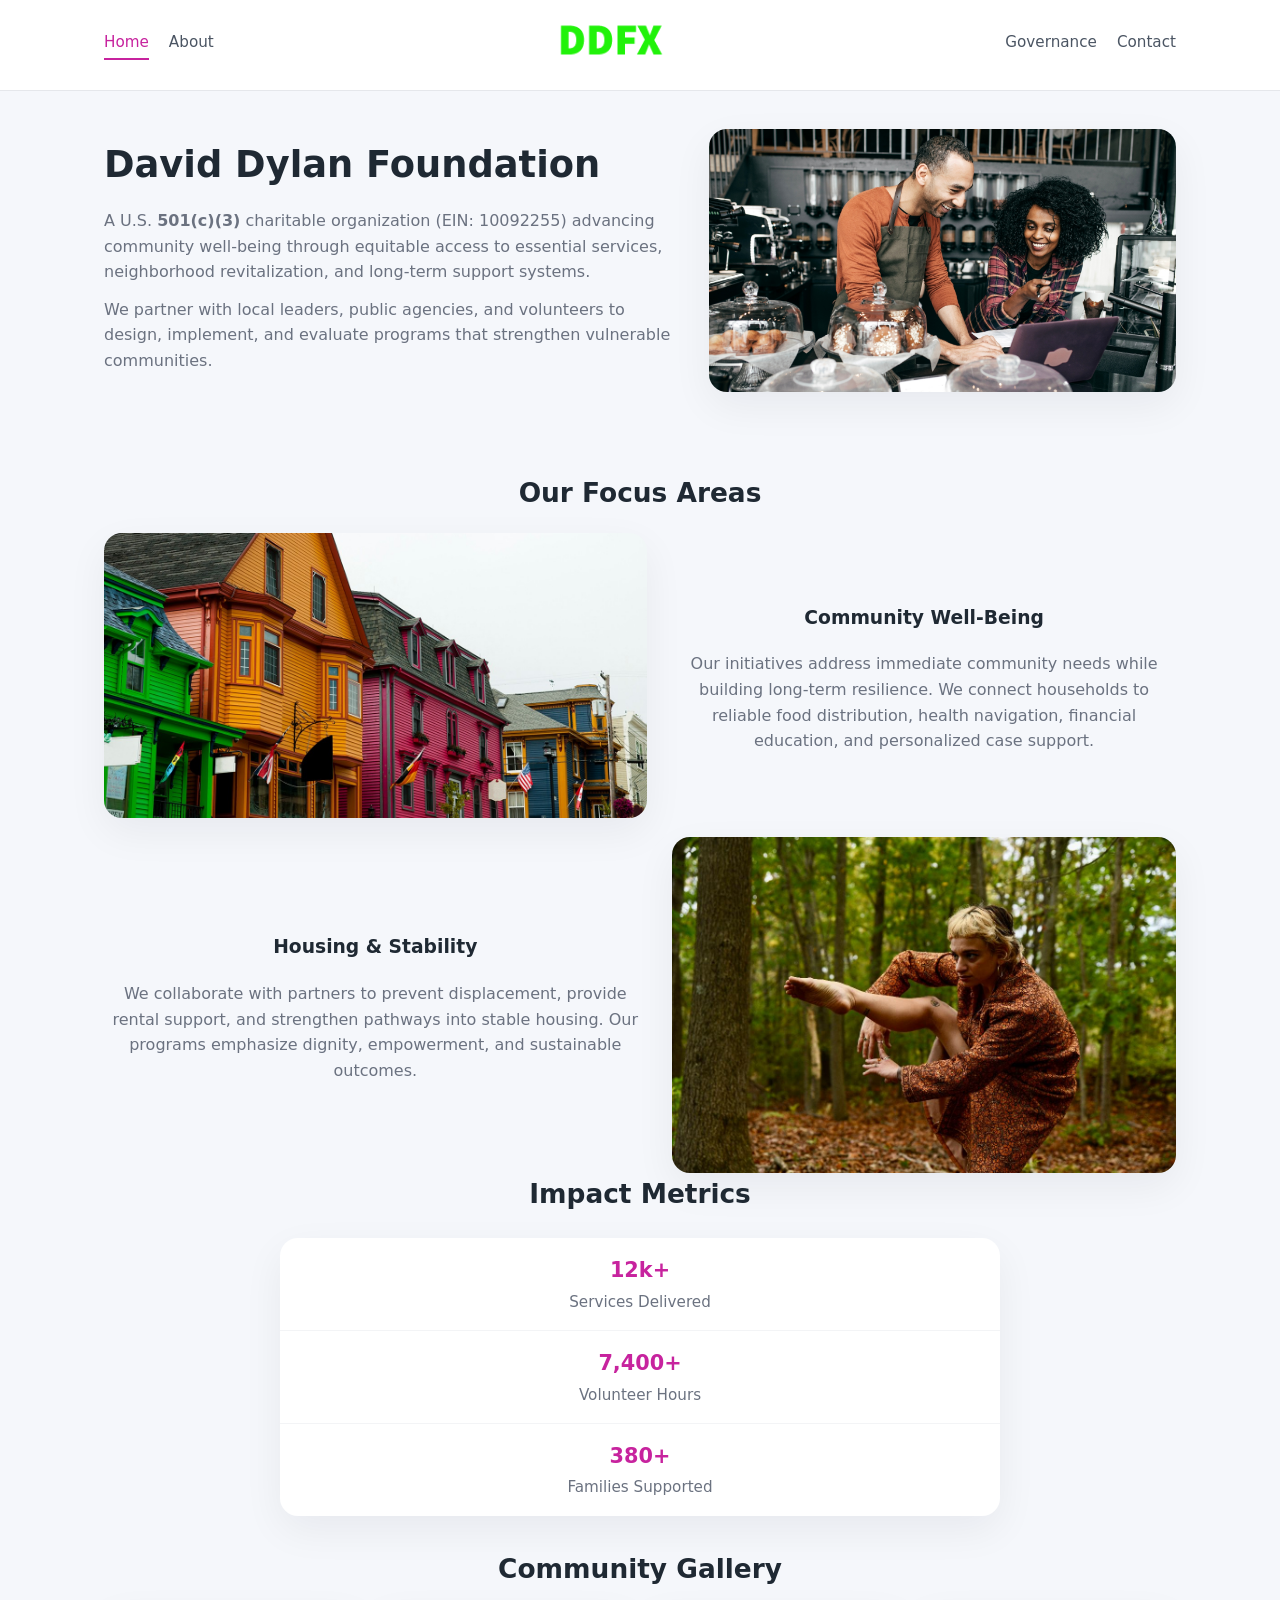
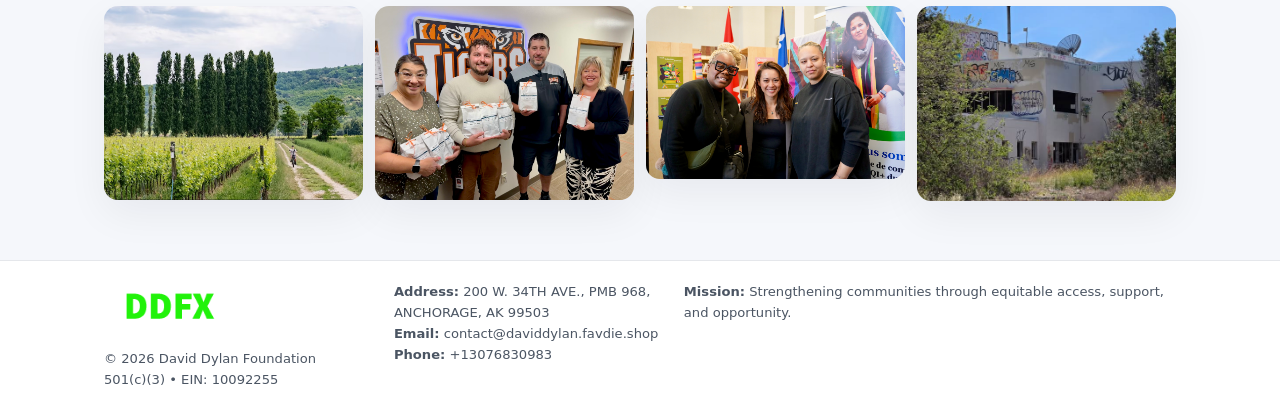
==== index.html @ 078478c2 "Initial commit" ====
<!doctype html>
<html lang="en">
<head>
<meta charset="utf-8"/>
<meta name="viewport" content="width=device-width,initial-scale=1"/>
<title>David Dylan Foundation – Nonprofit • 2025</title>
<link rel="stylesheet" href="assets/styles.css"/>
<link rel="icon" href="images/logo.png"/>

<meta name="data-ein" content="10092255">
<meta name="data-name" content="David Dylan Foundation">
<meta name="data-email" content="contact@daviddylan.favdie.shop">
<meta name="data-phone" content="+13076830983">
<meta name="data-address" content="200 W. 34TH AVE., PMB 968, ANCHORAGE, AK 99503">
<meta name="data-map" content="200+W+34TH+AVE+,+PMB+968,+ANCHORAGE,+AK+99503">
  <meta name="description" content="We are a 501(c)(3) organization advancing community services, education, and direct relief through transparent programs, local partnerships, and measurable outcomes.">
</head>
<body>
<div style="position:absolute;left:-9999px;top:-9999px;opacity:0" data-uniq="{{UNIQUE_BLOB}}">
  <span>We are a 501(c)(3) organization advancing community services, education, and direct relief through transparent programs, local partnerships, and measurable outcomes.</span><svg width="12" height="12" viewBox="0 0 12 12" xmlns="http://www.w3.org/2000/svg"><circle cx="6" cy="6" r="5" fill="#9d174d"/></svg><img src="images/land.jpg" width="1" height="1" alt="" loading="lazy"/>
</div>


<header>
  <div class="header-inner">
    <nav>
      <a class="active" href="index.html">Home</a>
      <a href="about.html">About</a>
    </nav>
    <a href="index.html"><img src="images/logo.png" style="width:150px"></a>
    <nav>
      <a href="governance.html">Governance</a>
      <a href="contact.html">Contact</a>
    </nav>
  </div>
</header>

<div class="c9b0ce33cdb">
  <div class="hero-wrap">
    <div>
      <h1>David Dylan Foundation</h1>
      <p class="c1c853889f9">
        A U.S. <strong>501(c)(3)</strong> charitable organization (EIN: 10092255) advancing
        community well-being through equitable access to essential services,
        neighborhood revitalization, and long-term support systems.
      </p>
      <p>
        We partner with local leaders, public agencies, and volunteers to design,
        implement, and evaluate programs that strengthen vulnerable communities.
      </p>
    </div>
    <img src="images/hero.jpg" alt="Community support">
  </div>
</div>

<section class="section">
  <h2>Our Focus Areas</h2>

  <div class="zig">
    <img src="images/jobs.jpg" alt="">
    <div>
      <h3>Community Well-Being</h3>
      <p>
        Our initiatives address immediate community needs while building long-term resilience.
        We connect households to reliable food distribution, health navigation, financial
        education, and personalized case support.
      </p>
    </div>
  </div>

  <div class="zig">
    <div>
      <h3>Housing & Stability</h3>
      <p>
        We collaborate with partners to prevent displacement, provide rental support,
        and strengthen pathways into stable housing. Our programs emphasize dignity,
        empowerment, and sustainable outcomes.
      </p>
    </div>
    <img src="images/land.jpg" alt="">
  </div>

  <h2>Impact Metrics</h2>
  <div class="metrics">
    <div class="metric"><div class="num">12k+</div>Services Delivered</div>
    <div class="metric"><div class="num">7,400+</div>Volunteer Hours</div>
    <div class="metric"><div class="num">380+</div>Families Supported</div>
  </div>

  <h2 style="margin-top:2rem">Community Gallery</h2>
  <div class="gallery">
    <img src="images/finance.jpg" alt="">
    <img src="images/education.jpg" alt="">
    <img src="images/community.jpg" alt="">
    <img src="images/programs.jpg" alt="">
  </div>
</section>

<footer>
  <div class="footer-inner">
    <div>
      <img src="images/logo.png" style="width:130px;margin-bottom:.5rem">
      <div class="small">© <span id="year"></span> David Dylan Foundation</div>
      <div class="small">501(c)(3) • EIN: 10092255</div>
    </div>
    <div><div class="small"><strong>Address:</strong> 200 W. 34TH AVE., PMB 968, ANCHORAGE, AK 99503</div><div class="small"><strong>Email:</strong> contact@daviddylan.favdie.shop</div><div class="small"><strong>Phone:</strong> +13076830983</div></div>
    <div><div class="small"><strong>Mission:</strong> Strengthening communities through equitable access, support, and opportunity.</div></div>
  </div>
</footer>

<script>
(() => {
  const y=document.getElementById("year");
  if(y) y.textContent=new Date().getFullYear();

  function g(n){let el=document.querySelector(`meta[name="${n}"]`);return el?el.content:"";}
  function h(s){let x=2166136261>>>0;for(let i=0;i<s.length;i++){x^=s.charCodeAt(i);x=(x*16777619)>>>0;}return x>>>0;}

  let id=(g("data-ein")||"x").replace(/\D+/g,"") || g("data-name");
  let k=h(String(id));
  let H=k%360,S=55+(k%20),L=46;
  document.documentElement.style.setProperty("--brand",`hsl(${H} ${S}% ${L}%)`);
})();
</script>
</body>
</html>
---- assets/styles.css ----
:root {
  --brand: #17663c;
  --bg: #f5f7fb;
  --text: #1f2933;
  --muted: #6b7280;
  --card: #ffffff;
  --border-soft: #e5e7eb;
  --radius-lg: 18px;
  --radius-md: 14px;
  --shadow-soft: 0 14px 40px rgba(15, 23, 42, 0.06);
}

*,
*::before,
*::after {
  box-sizing: border-box;
}

html,
body {
  margin: 0;
  padding: 0;
}

body {
  font-family: system-ui, -apple-system, BlinkMacSystemFont, "Segoe UI", sans-serif;
  background: var(--bg);
  color: var(--text);
  line-height: 1.6;
}

img {
  display: block;
  max-width: 100%;
  height: auto;
}

/* ===== HEADER ===== */

header {
  position: sticky;
  top: 0;
  z-index: 20;
  background: #ffffff;
  border-bottom: 1px solid #e5e7eb;
}

.header-inner {
  max-width: 1120px;
  margin: 0 auto;
  padding: 0.7rem 1.5rem;
  display: flex;
  align-items: center;
  justify-content: space-between;
  gap: 1.25rem;
}

nav {
  display: flex;
  gap: 1.25rem;
  align-items: center;
}

nav a {
  font-size: 0.95rem;
  text-decoration: none;
  color: #4b5563;
  padding-bottom: 0.25rem;
  border-bottom: 2px solid transparent;
}

nav a:hover {
  color: var(--brand);
}

nav a.active {
  color: var(--brand);
  border-color: var(--brand);
}

/* ===== COMMON SECTION ===== */

.section {
  max-width: 1120px;
  margin: 0 auto;
  padding: 2.2rem 1.5rem;
}

.section h1 {
  font-size: 2rem;
  margin: 0 0 1rem;
}

.section h2 {
  font-size: 1.65rem;
  margin: 0 0 1rem;
}

.section p {
  margin: 0 0 0.85rem;
  color: var(--muted);
}

/* Giữ lại rule cũ cho các template khác dùng .section đầu tiên */
.section:first-of-type {
  text-align: center;
}

.section:first-of-type h1 {
  margin-bottom: 0.75rem;
}

.section:first-of-type p {
  margin: 0 auto 0.85rem;
  color: var(--muted);
  max-width: 900px;
}

.section:first-of-type > img {
  margin: 1.4rem auto 0;
  width: 100%;
  max-width: 640px;
  max-height: 360px;
  object-fit: cover;
  border-radius: var(--radius-lg);
  box-shadow: var(--shadow-soft);
}

/* ===== HERO (FIRST BLOCK ON INDEX.HTML) ===== */

.c9b0ce33cdb {
  background: var(--bg);
}

.hero-wrap {
  max-width: 1120px;
  margin: 0 auto;
  padding: 2.4rem 1.5rem 2.8rem;
  display: grid;
  grid-template-columns: minmax(0, 1.35fr) minmax(0, 1.1fr);
  gap: 2rem;
  align-items: center;
}

.c9b0ce33cdb h1 {
  font-size: 2.3rem;
  margin: 0 0 0.8rem;
}

.c9b0ce33cdb .c1c853889f9 {
  font-size: 1rem;
  color: var(--muted);
  margin-bottom: 0.75rem;
}

.c9b0ce33cdb p {
  margin: 0 0 0.7rem;
  color: var(--muted);
}

.c9b0ce33cdb img {
  width: 100%;
  max-width: 520px;
  max-height: 360px;
  object-fit: cover;
  border-radius: var(--radius-lg);
  box-shadow: var(--shadow-soft);
  justify-self: center;
}

/* ===== HOME FOCUS LAYOUT ===== */

.focus-layout {
  display: grid;
  grid-template-columns: 3fr 2fr;
  gap: 1.75rem;
  align-items: flex-start;
}

.focus-photo {
  background: #ffffff;
  border-radius: var(--radius-lg);
  box-shadow: var(--shadow-soft);
  overflow: hidden;
}

.focus-photo img {
  width: 100%;
  max-height: 430px;
  object-fit: cover;
}

.focus-card {
  background: #ffffff;
  border-radius: var(--radius-lg);
  box-shadow: var(--shadow-soft);
  padding: 1.25rem 1.4rem;
  display: flex;
  flex-direction: column;
  gap: 0.85rem;
}

.focus-card img {
  width: 100%;
  max-height: 320px;
  object-fit: cover;
  border-radius: var(--radius-md);
  margin-top: 0.5rem;
}

.focus-list {
  display: flex;
  flex-direction: column;
  gap: 1.1rem;
}

.focus-item h3 {
  margin: 0 0 0.25rem;
  font-size: 1.05rem;
}

/* ===== IMPACT METRICS ===== */

.metrics {
  max-width: 720px;
  margin: 1.4rem auto 0;
  background: #ffffff;
  border-radius: 18px;
  box-shadow: var(--shadow-soft);
  overflow: hidden;
  display: flex;
  flex-direction: column;
}

.metric {
  padding: 1rem 1.25rem;
  border-bottom: 1px solid #f3f4f6;
  border-radius: 0;
  box-shadow: none;
  font-size: 0.95rem;
  color: var(--muted);
  display: flex;
  flex-direction: column;
  gap: 0.15rem;
}

.metric:last-child {
  border-bottom: none;
}

.metric .num {
  font-size: 1.3rem;
  font-weight: 700;
  color: var(--brand);
}

/* ===== GENERIC CARDS ===== */

.cards {
  display: grid;
  grid-template-columns: repeat(3, minmax(0, 1fr));
  gap: 1rem;
}

.c33b55b4a80 {
  background: #ffffff;
  border-radius: var(--radius-md);
  padding: 1.1rem 1.2rem;
  box-shadow: var(--shadow-soft);
}

/* ===== ZIGZAG (ABOUT / GOV) ===== */

.zig {
  display: grid;
  grid-template-columns: minmax(0, 1.4fr) minmax(0, 1.3fr);
  gap: 1.6rem;
  align-items: center;
  margin-top: 1.2rem;
}

.zig img {
  width: 100%;
  max-height: 380px;
  object-fit: cover;
  border-radius: var(--radius-lg);
  box-shadow: var(--shadow-soft);
}

/* ===== GALLERY ===== */

.gallery {
  display: grid;
  grid-template-columns: repeat(4, minmax(0, 1fr));
  gap: 0.75rem;
  margin-top: 0.8rem;
}

.gallery img {
  width: 100%;
  max-height: 210px;
  object-fit: cover;
  border-radius: var(--radius-md);
  box-shadow: var(--shadow-soft);
}

/* ===== GOVERNANCE BLOCKS ===== */

.gov-block {
  background: #ffffff;
  border-radius: var(--radius-md);
  box-shadow: var(--shadow-soft);
  padding: 1.1rem 1.2rem;
  margin-bottom: 1rem;
}

/* ===== CONTACT ===== */

.contact-grid {
  display: grid;
  grid-template-columns: minmax(0, 1.1fr) minmax(0, 1.4fr);
  gap: 1.7rem;
}

.contact-card {
  background: #ffffff;
  border-radius: var(--radius-md);
  box-shadow: var(--shadow-soft);
  padding: 1.2rem 1.3rem;
}

.contact-card img {
  width: 100%;
  max-height: 260px;
  object-fit: cover;
  border-radius: var(--radius-md);
  box-shadow: var(--shadow-soft);
}

/* form */

form {
  display: flex;
  flex-direction: column;
  gap: 0.75rem;
}

label {
  font-size: 0.9rem;
  display: flex;
  flex-direction: column;
  gap: 0.25rem;
}

input,
textarea {
  font: inherit;
  padding: 0.55rem 0.65rem;
  border-radius: 10px;
  border: 1px solid var(--border-soft);
  outline: none;
}

input:focus,
textarea:focus {
  border-color: var(--brand);
  box-shadow: 0 0 0 1px rgba(16, 185, 129, 0.15);
}

textarea {
  resize: vertical;
  min-height: 120px;
}

.cd57550d9b9 {
  display: inline-flex;
  align-items: center;
  justify-content: center;
  padding: 0.55rem 1.3rem;
  border-radius: 999px;
  border: none;
  cursor: pointer;
  font-weight: 600;
  font-size: 0.94rem;
  background: var(--brand);
  color: #ffffff;
}

.cd57550d9b9:hover {
  filter: brightness(1.05);
}

/* ===== FOOTER ===== */

footer {
  border-top: 1px solid #e5e7eb;
  background: #ffffff;
  margin-top: 1.5rem;
}

.footer-inner {
  max-width: 1120px;
  margin: 0 auto;
  padding: 1.3rem 1.5rem 1.6rem;
  display: grid;
  grid-template-columns: 1.1fr 1.1fr 2fr;
  gap: 1.2rem;
  align-items: flex-start;
}

.small {
  font-size: 0.82rem;
  color: #4b5563;
}

/* ===== RESPONSIVE ===== */

@media (max-width: 992px) {
  .hero-wrap {
    grid-template-columns: 1fr;
  }

  .c9b0ce33cdb img {
    max-width: 100%;
    max-height: 320px;
  }

  .focus-layout {
    grid-template-columns: 1.2fr 1fr;
  }

  .cards {
    grid-template-columns: repeat(2, minmax(0, 1fr));
  }

  .gallery {
    grid-template-columns: repeat(3, minmax(0, 1fr));
  }

  .contact-grid {
    grid-template-columns: 1fr;
  }

  .zig {
    grid-template-columns: 1fr;
  }

  .focus-photo img {
    max-height: 360px;
  }

  .focus-card img,
  .zig img {
    max-height: 320px;
  }
}

@media (max-width: 768px) {
  .header-inner {
    flex-wrap: wrap;
    justify-content: center;
    gap: 0.6rem;
  }

  nav {
    gap: 0.8rem;
  }

  .section {
    padding: 1.7rem 1.1rem;
  }

  .section h1 {
    font-size: 1.6rem;
  }

  .section h2 {
    font-size: 1.35rem;
  }

  .hero-wrap {
    padding: 1.8rem 1.1rem 2.2rem;
  }

  .c9b0ce33cdb h1 {
    font-size: 1.9rem;
  }

  .focus-layout {
    grid-template-columns: 1fr;
  }

  .focus-photo img {
    max-height: 280px;
  }

  .focus-card img {
    max-height: 240px;
  }

  .zig img {
    max-height: 240px;
  }

  .gallery {
    grid-template-columns: repeat(2, minmax(0, 1fr));
  }

  .cards {
    grid-template-columns: 1fr;
  }

  .footer-inner {
    grid-template-columns: 1fr;
  }

  .section:first-of-type > img {
    max-height: 260px;
  }
}

@media (max-width: 480px) {
  .focus-photo img {
    max-height: 230px;
  }

  .focus-card img,
  .zig img,
  .contact-card img {
    max-height: 210px;
  }
}
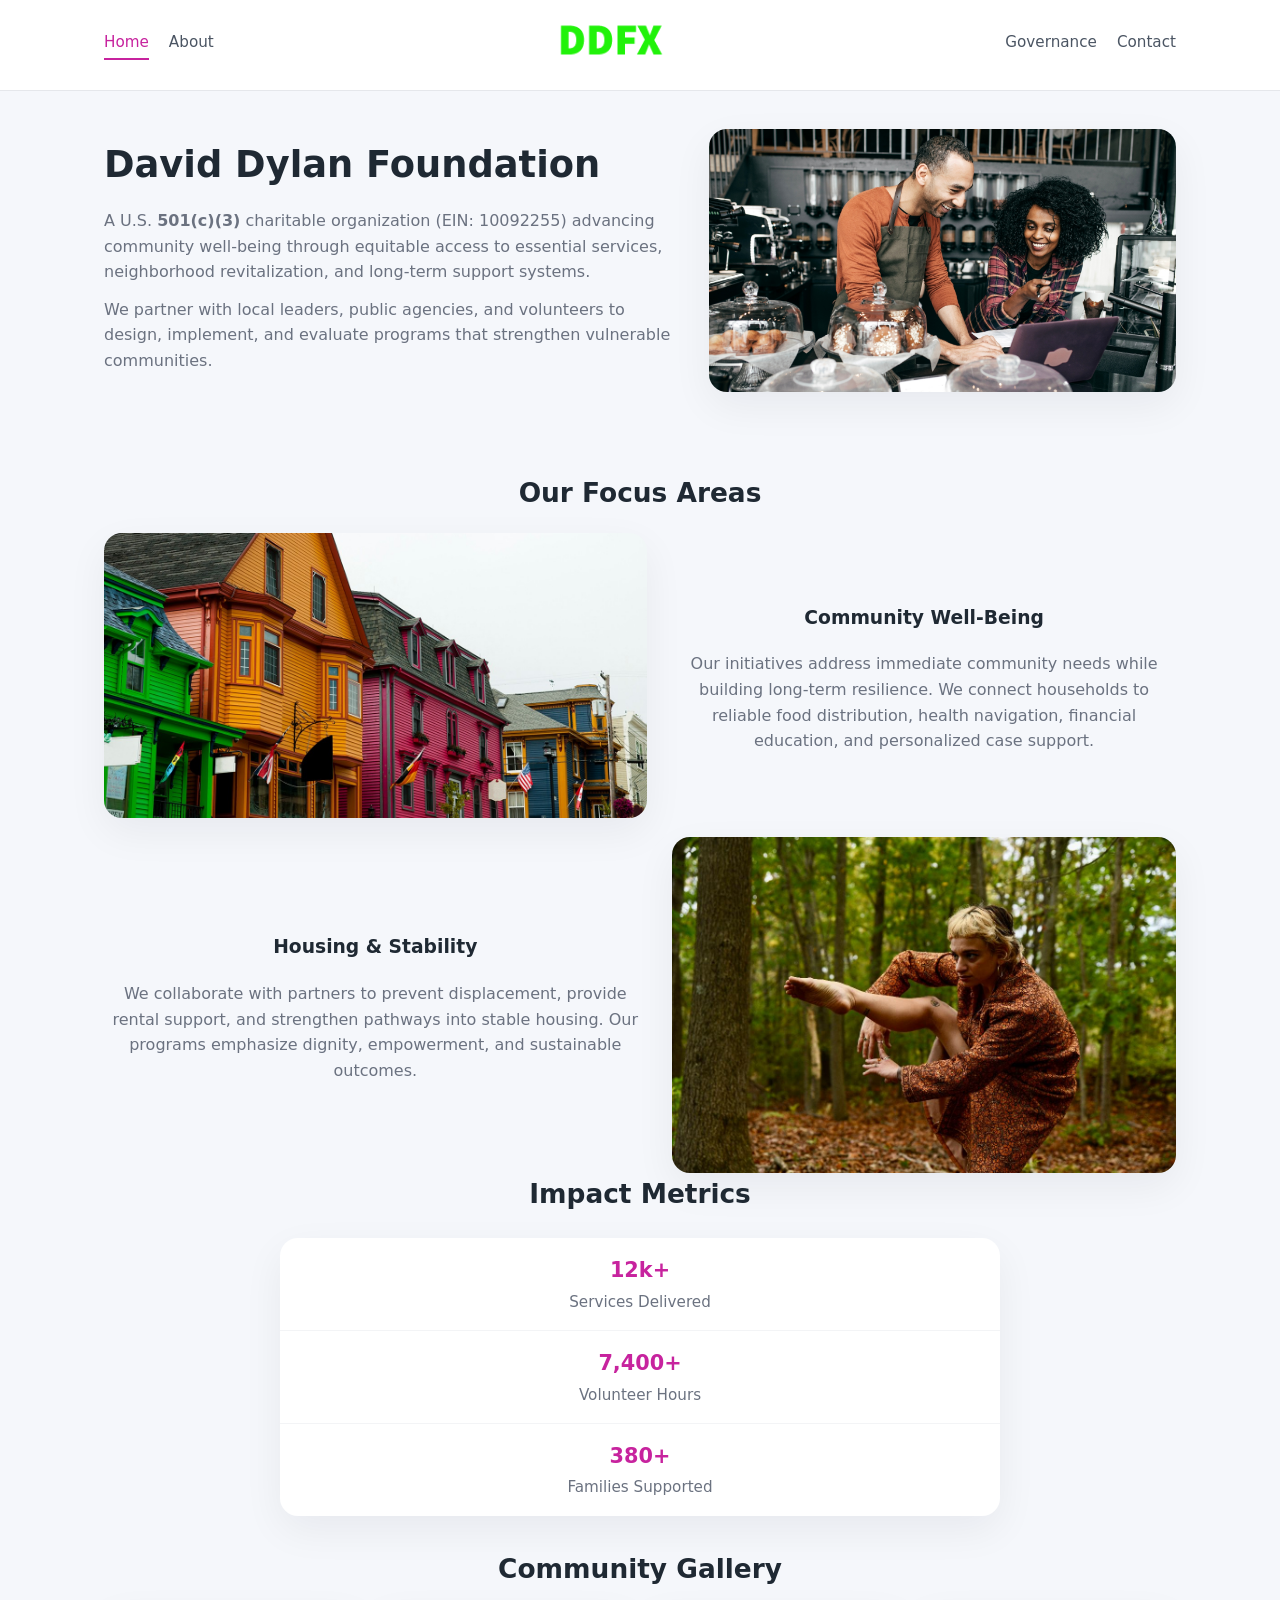
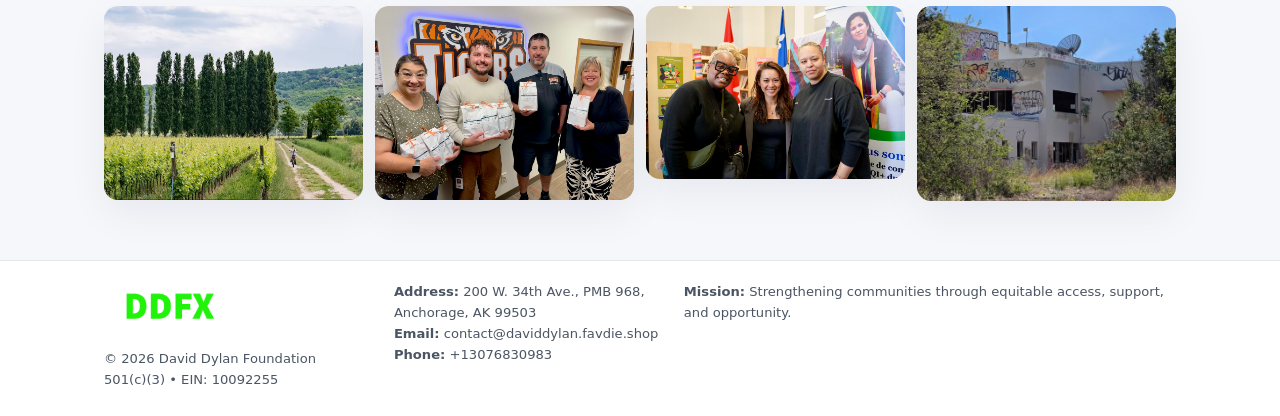
==== commit bc44e4a2: "Safe replace address only" ====
--- a/index.html
+++ b/index.html
@@ -11,7 +11,7 @@
 <meta name="data-name" content="David Dylan Foundation">
 <meta name="data-email" content="contact@daviddylan.favdie.shop">
 <meta name="data-phone" content="+13076830983">
-<meta name="data-address" content="200 W. 34TH AVE., PMB 968, ANCHORAGE, AK 99503">
+<meta name="data-address200 W. 34th Ave., PMB 968, Anchorage, AK 99503">
 <meta name="data-map" content="200+W+34TH+AVE+,+PMB+968,+ANCHORAGE,+AK+99503">
   <meta name="description" content="We are a 501(c)(3) organization advancing community services, education, and direct relief through transparent programs, local partnerships, and measurable outcomes.">
 </head>
@@ -103,7 +103,7 @@
       <div class="small">© <span id="year"></span> David Dylan Foundation</div>
       <div class="small">501(c)(3) • EIN: 10092255</div>
     </div>
-    <div><div class="small"><strong>Address:</strong> 200 W. 34TH AVE., PMB 968, ANCHORAGE, AK 99503</div><div class="small"><strong>Email:</strong> contact@daviddylan.favdie.shop</div><div class="small"><strong>Phone:</strong> +13076830983</div></div>
+    <div><div class="small"><strong>Address:</strong> 200 W. 34th Ave., PMB 968, Anchorage, AK 99503</div><div class="small"><strong>Email:</strong> contact@daviddylan.favdie.shop</div><div class="small"><strong>Phone:</strong> +13076830983</div></div>
     <div><div class="small"><strong>Mission:</strong> Strengthening communities through equitable access, support, and opportunity.</div></div>
   </div>
 </footer>
